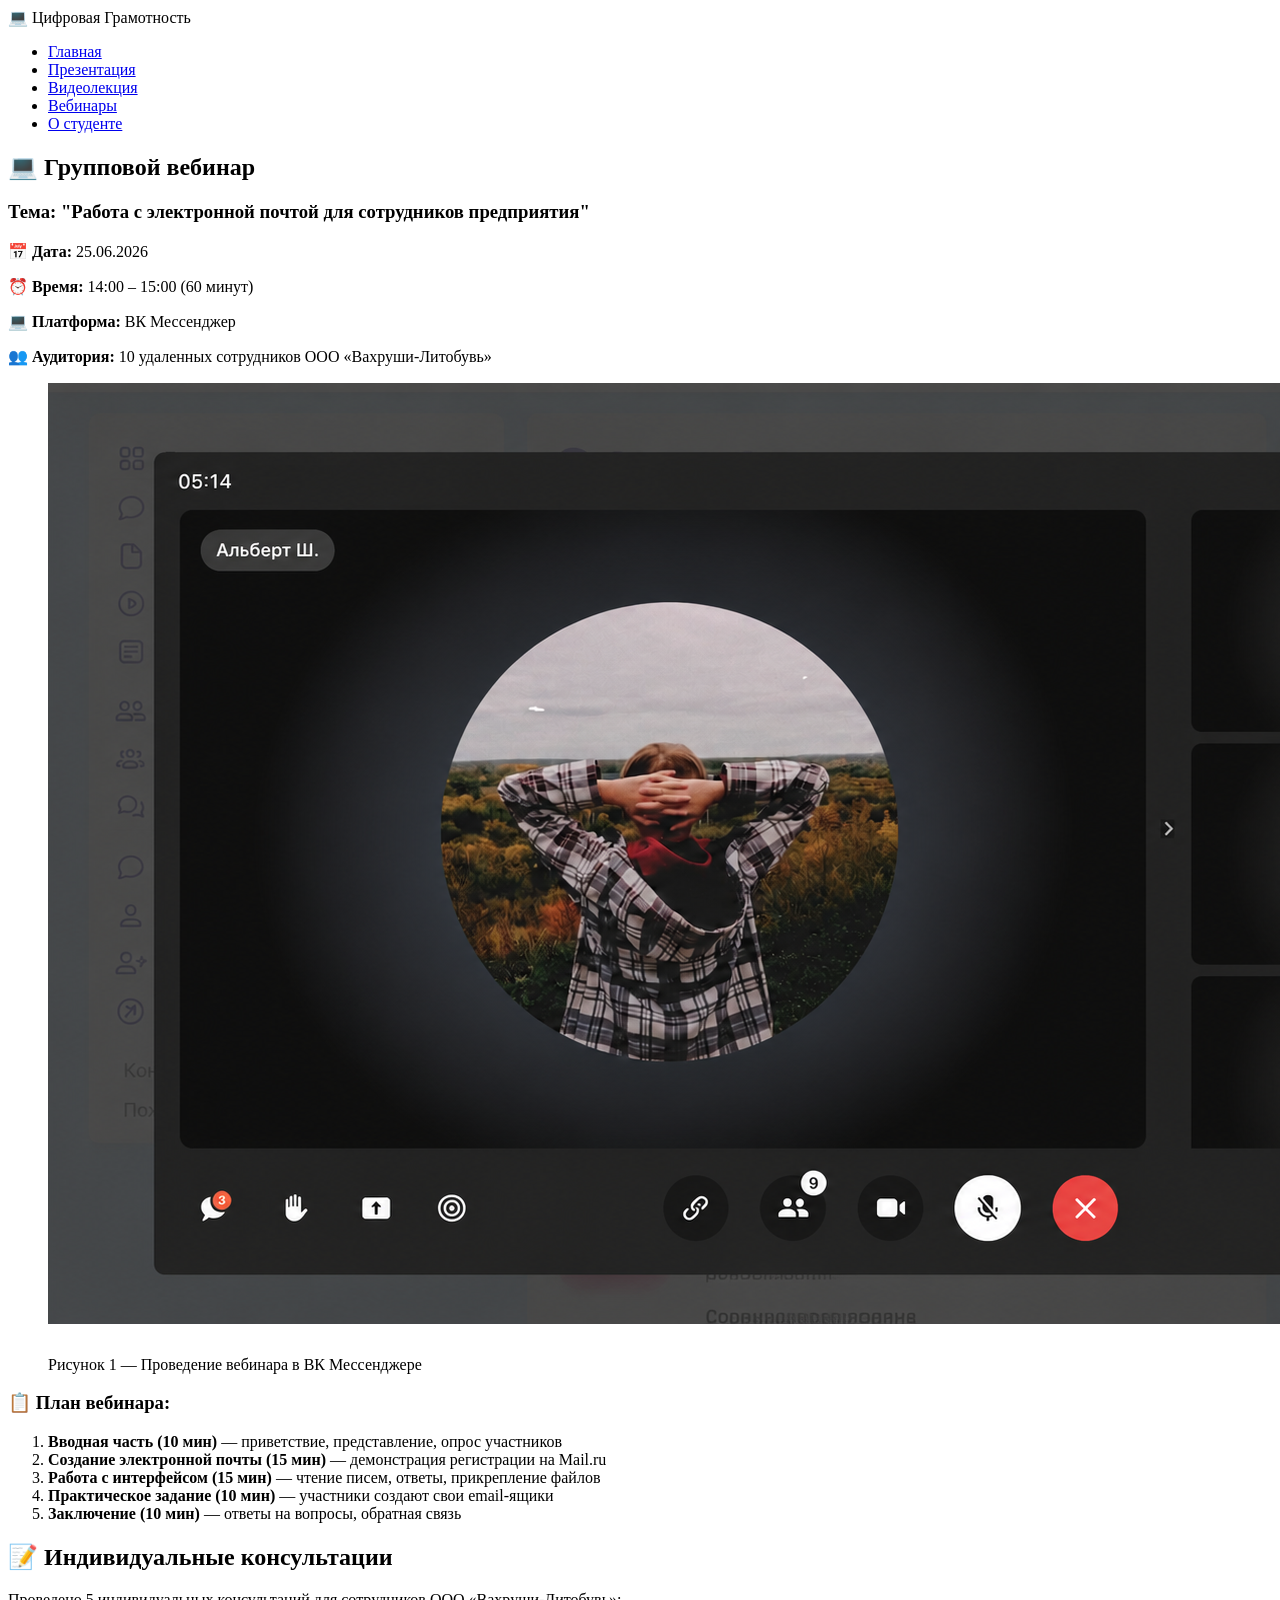
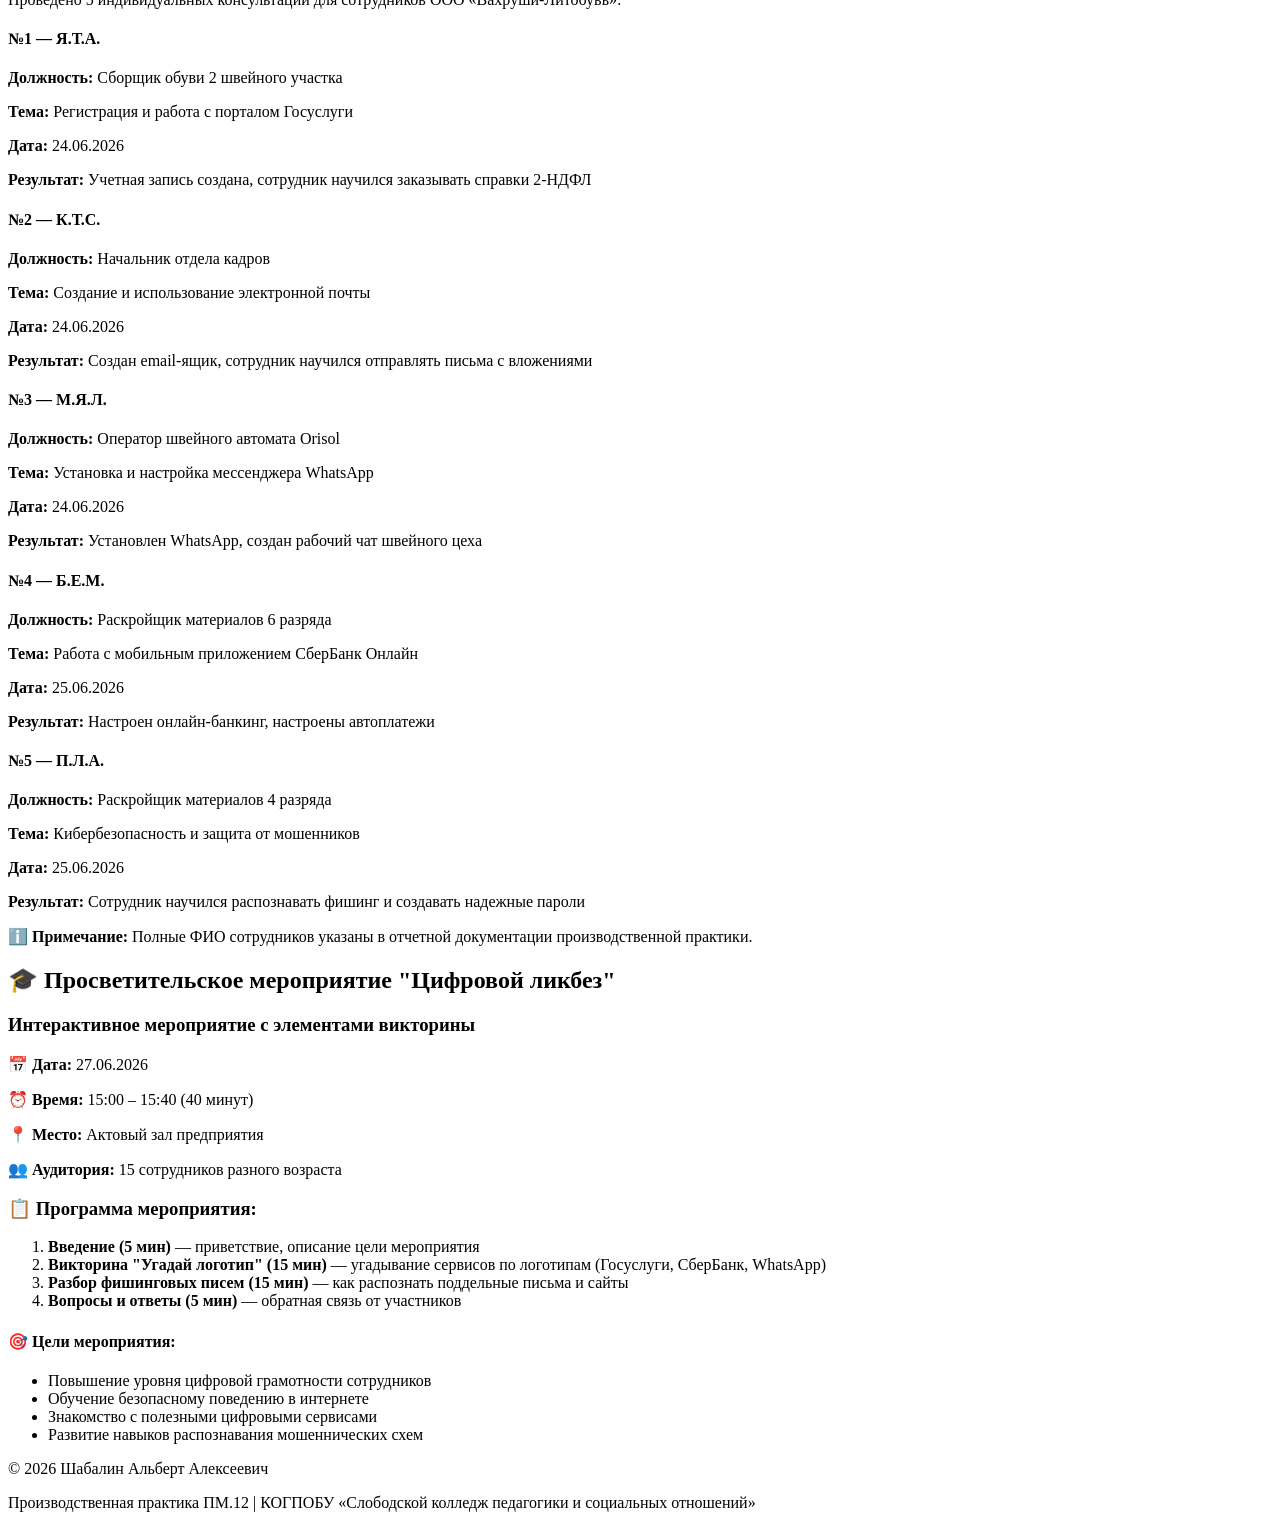
==== webinars.html @ 69bfca47 "Add files via upload" ====
<!DOCTYPE html>
<html lang="ru">
<head>
    <meta charset="UTF-8">
    <meta name="viewport" content="width=device-width, initial-scale=1.0">
    <title>Вебинары - Цифровая грамотность</title>
    <link rel="stylesheet" href="css/style.css">
</head>
<body>
    <nav class="navbar">
        <div class="container">
            <div class="logo">💻 Цифровая Грамотность</div>
            <ul class="nav-links">
                <li><a href="index.html">Главная</a></li>
                <li><a href="presentation.html">Презентация</a></li>
                <li><a href="video.html">Видеолекция</a></li>
                <li><a href="webinars.html" class="active">Вебинары</a></li>
                <li><a href="about.html">О студенте</a></li>
            </ul>
        </div>
    </nav>

    <div class="container">
        <section class="section">
            <h2>💻 Групповой вебинар</h2>
            <div class="webinar-info">
                <h3>Тема: "Работа с электронной почтой для сотрудников предприятия"</h3>
                <div class="webinar-details">
                    <p><strong>📅 Дата:</strong> 25.06.2026</p>
                    <p><strong>⏰ Время:</strong> 14:00 – 15:00 (60 минут)</p>
                    <p><strong>💻 Платформа:</strong> ВК Мессенджер</p>
                    <p><strong>👥 Аудитория:</strong> 10 удаленных сотрудников ООО «Вахруши-Литобувь»</p>
                </div>
            </div>

            <div class="screenshot-gallery">
                <figure>
                    <img src="вебинар.png" alt="Вебинар в ВК Мессенджере">
                    <figcaption>Рисунок 1 — Проведение вебинара в ВК Мессенджере</figcaption>
                </figure>
            </div>

            <div class="webinar-plan">
                <h3>📋 План вебинара:</h3>
                <ol>
                    <li><strong>Вводная часть (10 мин)</strong> — приветствие, представление, опрос участников</li>
                    <li><strong>Создание электронной почты (15 мин)</strong> — демонстрация регистрации на Mail.ru</li>
                    <li><strong>Работа с интерфейсом (15 мин)</strong> — чтение писем, ответы, прикрепление файлов</li>
                    <li><strong>Практическое задание (10 мин)</strong> — участники создают свои email-ящики</li>
                    <li><strong>Заключение (10 мин)</strong> — ответы на вопросы, обратная связь</li>
                </ol>
            </div>
        </section>

        <section class="section">
            <h2>📝 Индивидуальные консультации</h2>
            <p>Проведено 5 индивидуальных консультаций для сотрудников ООО «Вахруши-Литобувь»:</p>
            
            <div class="consultations-list">
                <div class="consultation-item">
                    <h4>№1 — Я.Т.А.</h4>
                    <p><strong>Должность:</strong> Сборщик обуви 2 швейного участка</p>
                    <p><strong>Тема:</strong> Регистрация и работа с порталом Госуслуги</p>
                    <p><strong>Дата:</strong> 24.06.2026</p>
                    <p><strong>Результат:</strong> Учетная запись создана, сотрудник научился заказывать справки 2-НДФЛ</p>
                </div>
                
                <div class="consultation-item">
                    <h4>№2 — К.Т.С.</h4>
                    <p><strong>Должность:</strong> Начальник отдела кадров</p>
                    <p><strong>Тема:</strong> Создание и использование электронной почты</p>
                    <p><strong>Дата:</strong> 24.06.2026</p>
                    <p><strong>Результат:</strong> Создан email-ящик, сотрудник научился отправлять письма с вложениями</p>
                </div>
                
                <div class="consultation-item">
                    <h4>№3 — М.Я.Л.</h4>
                    <p><strong>Должность:</strong> Оператор швейного автомата Orisol</p>
                    <p><strong>Тема:</strong> Установка и настройка мессенджера WhatsApp</p>
                    <p><strong>Дата:</strong> 24.06.2026</p>
                    <p><strong>Результат:</strong> Установлен WhatsApp, создан рабочий чат швейного цеха</p>
                </div>
                
                <div class="consultation-item">
                    <h4>№4 — Б.Е.М.</h4>
                    <p><strong>Должность:</strong> Раскройщик материалов 6 разряда</p>
                    <p><strong>Тема:</strong> Работа с мобильным приложением СберБанк Онлайн</p>
                    <p><strong>Дата:</strong> 25.06.2026</p>
                    <p><strong>Результат:</strong> Настроен онлайн-банкинг, настроены автоплатежи</p>
                </div>
                
                <div class="consultation-item">
                    <h4>№5 — П.Л.А.</h4>
                    <p><strong>Должность:</strong> Раскройщик материалов 4 разряда</p>
                    <p><strong>Тема:</strong> Кибербезопасность и защита от мошенников</p>
                    <p><strong>Дата:</strong> 25.06.2026</p>
                    <p><strong>Результат:</strong> Сотрудник научился распознавать фишинг и создавать надежные пароли</p>
                </div>
            </div>

            <div class="info-box">
                <p><strong>ℹ️ Примечание:</strong> Полные ФИО сотрудников указаны в отчетной документации производственной практики.</p>
            </div>
        </section>

        <section class="section">
            <h2>🎓 Просветительское мероприятие "Цифровой ликбез"</h2>
            <div class="webinar-info">
                <h3>Интерактивное мероприятие с элементами викторины</h3>
                <div class="webinar-details">
                    <p><strong>📅 Дата:</strong> 27.06.2026</p>
                    <p><strong>⏰ Время:</strong> 15:00 – 15:40 (40 минут)</p>
                    <p><strong>📍 Место:</strong> Актовый зал предприятия</p>
                    <p><strong>👥 Аудитория:</strong> 15 сотрудников разного возраста</p>
                </div>
            </div>

            <div class="webinar-plan">
                <h3>📋 Программа мероприятия:</h3>
                <ol>
                    <li><strong>Введение (5 мин)</strong> — приветствие, описание цели мероприятия</li>
                    <li><strong>Викторина "Угадай логотип" (15 мин)</strong> — угадывание сервисов по логотипам (Госуслуги, СберБанк, WhatsApp)</li>
                    <li><strong>Разбор фишинговых писем (15 мин)</strong> — как распознать поддельные письма и сайты</li>
                    <li><strong>Вопросы и ответы (5 мин)</strong> — обратная связь от участников</li>
                </ol>
            </div>

            <div class="info-box">
                <h4>🎯 Цели мероприятия:</h4>
                <ul>
                    <li>Повышение уровня цифровой грамотности сотрудников</li>
                    <li>Обучение безопасному поведению в интернете</li>
                    <li>Знакомство с полезными цифровыми сервисами</li>
                    <li>Развитие навыков распознавания мошеннических схем</li>
                </ul>
            </div>
        </section>
    </div>

    <footer>
        <div class="container">
            <p>© 2026 Шабалин Альберт Алексеевич</p>
            <p>Производственная практика ПМ.12 | КОГПОБУ «Слободской колледж педагогики и социальных отношений»</p>
        </div>
    </footer>
</body>
</html>
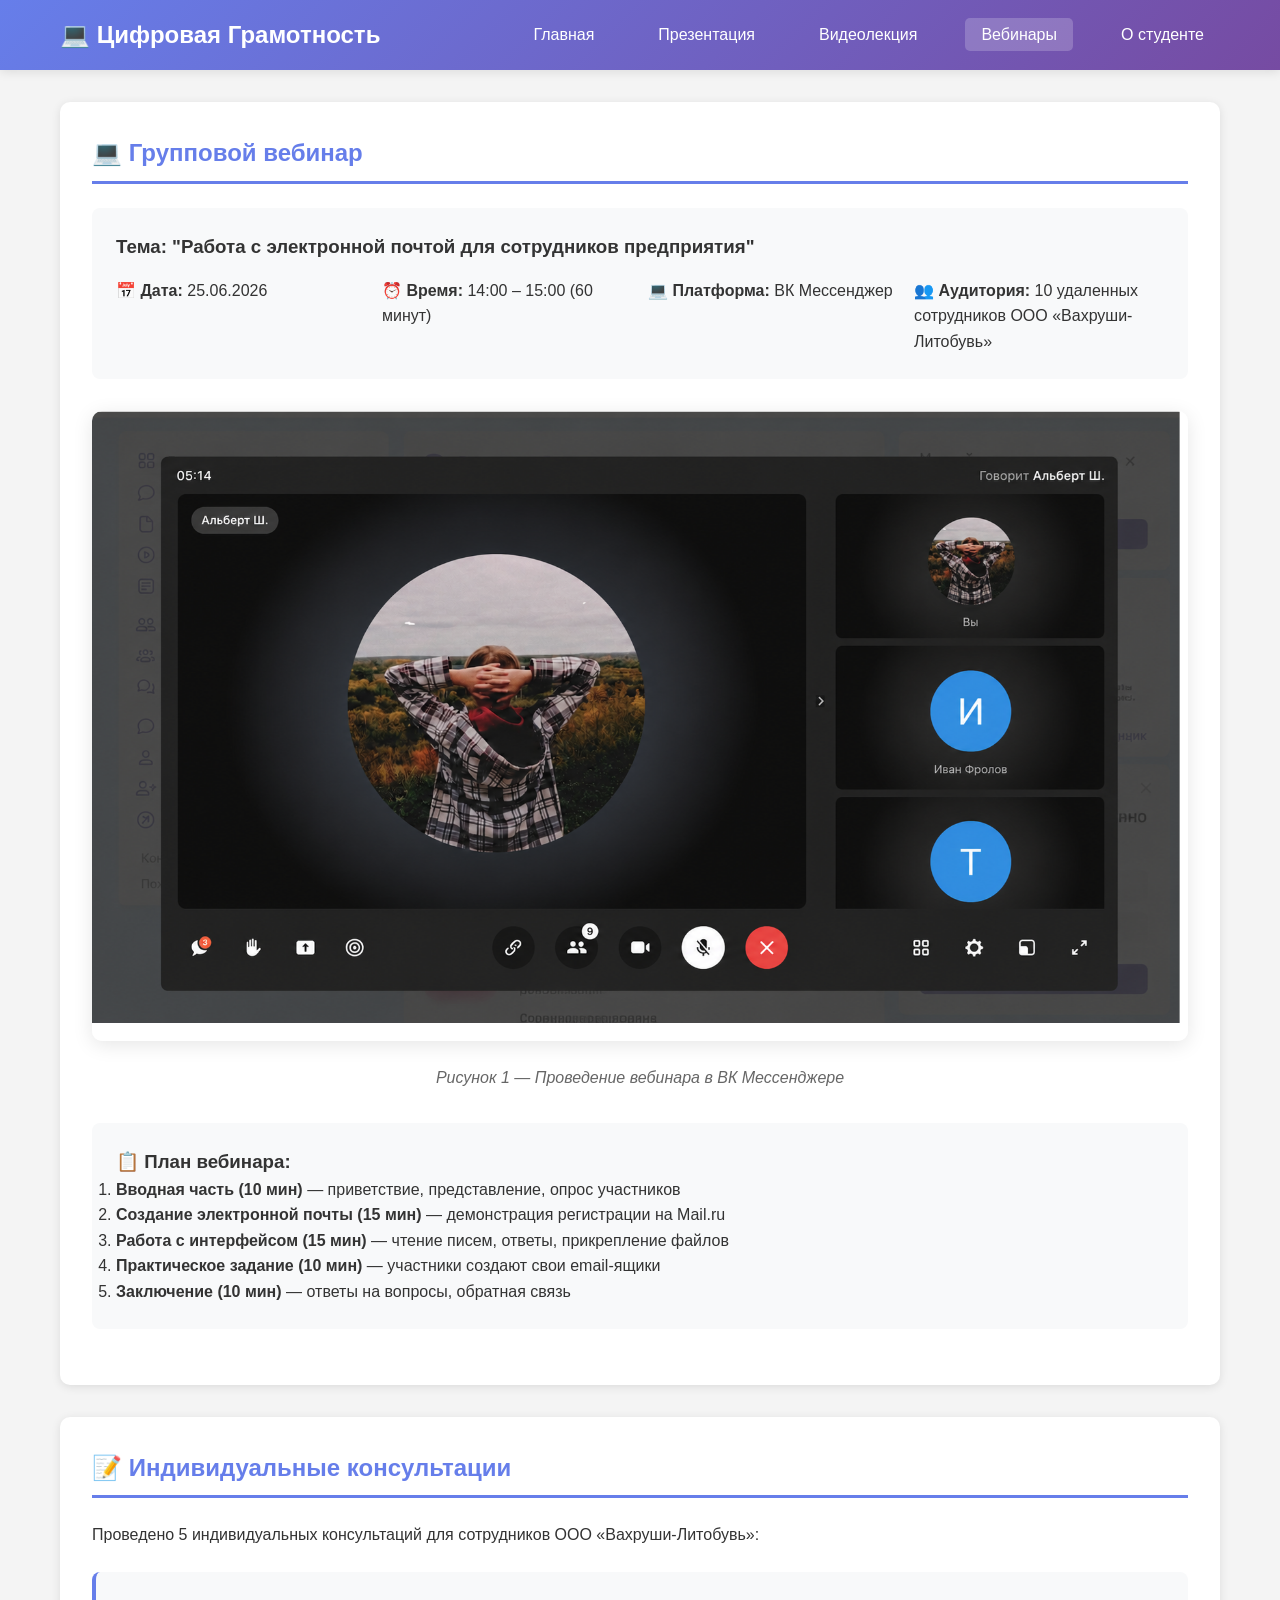
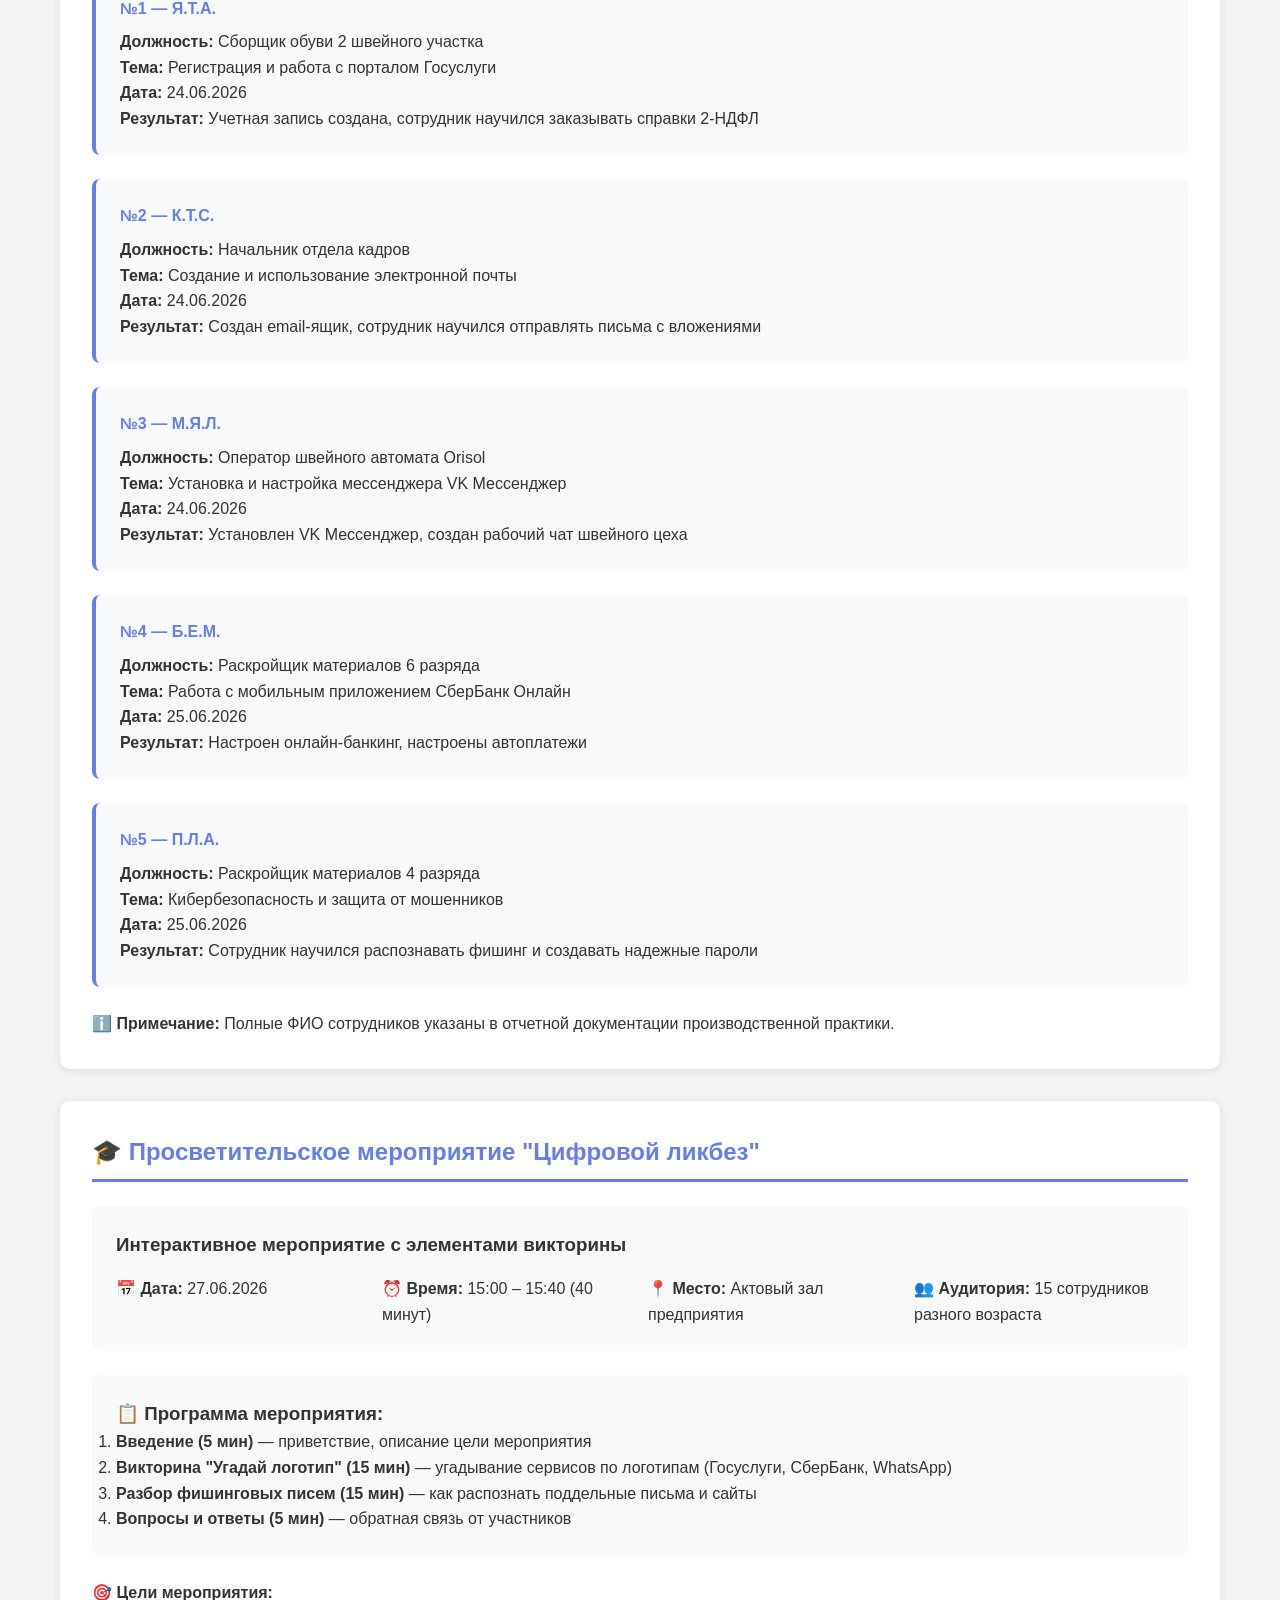
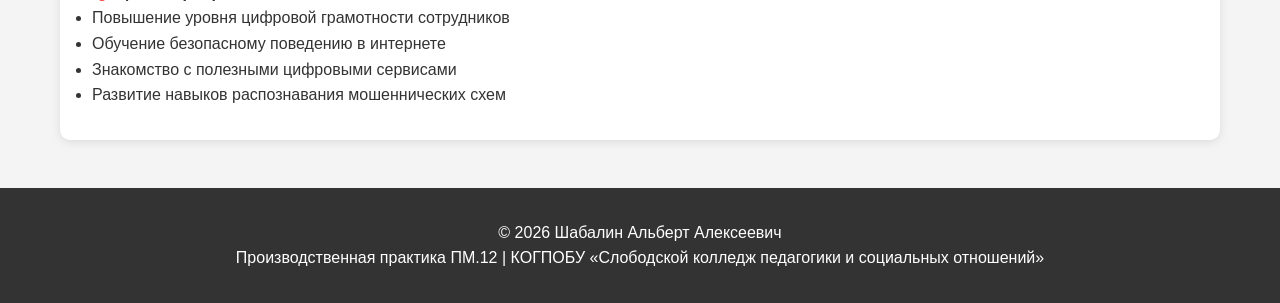
==== commit a3c4eecb: "Update webinars.html" ====
--- a/webinars.html
+++ b/webinars.html
@@ -76,9 +76,9 @@
                 <div class="consultation-item">
                     <h4>№3 — М.Я.Л.</h4>
                     <p><strong>Должность:</strong> Оператор швейного автомата Orisol</p>
-                    <p><strong>Тема:</strong> Установка и настройка мессенджера WhatsApp</p>
+                    <p><strong>Тема:</strong> Установка и настройка мессенджера VK Мессенджер</p>
                     <p><strong>Дата:</strong> 24.06.2026</p>
-                    <p><strong>Результат:</strong> Установлен WhatsApp, создан рабочий чат швейного цеха</p>
+                    <p><strong>Результат:</strong> Установлен VK Мессенджер, создан рабочий чат швейного цеха</p>
                 </div>
                 
                 <div class="consultation-item">
@@ -144,4 +144,4 @@
         </div>
     </footer>
 </body>
-</html>+</html>
--- a/css/style.css
+++ b/css/style.css
@@ -0,0 +1,404 @@
+* {
+    margin: 0;
+    padding: 0;
+    box-sizing: border-box;
+}
+
+body {
+    font-family: 'Segoe UI', Tahoma, Geneva, Verdana, sans-serif;
+    line-height: 1.6;
+    color: #333;
+    background: #f4f4f4;
+}
+
+.container {
+    max-width: 1200px;
+    margin: 0 auto;
+    padding: 0 20px;
+}
+
+/* Navigation */
+.navbar {
+    background: linear-gradient(135deg, #667eea 0%, #764ba2 100%);
+    color: white;
+    padding: 1rem 0;
+    box-shadow: 0 2px 10px rgba(0,0,0,0.1);
+}
+
+.navbar .container {
+    display: flex;
+    justify-content: space-between;
+    align-items: center;
+}
+
+.logo {
+    font-size: 1.5rem;
+    font-weight: bold;
+}
+
+.nav-links {
+    list-style: none;
+    display: flex;
+    gap: 2rem;
+}
+
+.nav-links a {
+    color: white;
+    text-decoration: none;
+    padding: 0.5rem 1rem;
+    border-radius: 5px;
+    transition: background 0.3s;
+}
+
+.nav-links a:hover,
+.nav-links a.active {
+    background: rgba(255,255,255,0.2);
+}
+
+/* Hero Section */
+.hero {
+    background: linear-gradient(135deg, #667eea 0%, #764ba2 100%);
+    color: white;
+    padding: 80px 20px;
+    text-align: center;
+}
+
+.hero h1 {
+    font-size: 2.5rem;
+    margin-bottom: 1rem;
+}
+
+.subtitle {
+    font-size: 1.3rem;
+    margin-bottom: 2rem;
+    opacity: 0.9;
+}
+
+.hero-info {
+    display: flex;
+    justify-content: center;
+    gap: 3rem;
+    margin-bottom: 2rem;
+    flex-wrap: wrap;
+}
+
+.btn-primary {
+    display: inline-block;
+    background: white;
+    color: #667eea;
+    padding: 1rem 2rem;
+    text-decoration: none;
+    border-radius: 50px;
+    font-weight: bold;
+    transition: transform 0.3s;
+}
+
+.btn-primary:hover {
+    transform: translateY(-3px);
+}
+
+/* Sections */
+.section {
+    background: white;
+    margin: 2rem 0;
+    padding: 2rem;
+    border-radius: 10px;
+    box-shadow: 0 2px 10px rgba(0,0,0,0.1);
+}
+
+.section h2 {
+    color: #667eea;
+    margin-bottom: 1.5rem;
+    border-bottom: 3px solid #667eea;
+    padding-bottom: 0.5rem;
+}
+
+.section-desc {
+    font-size: 1.1rem;
+    color: #666;
+    margin-bottom: 1.5rem;
+}
+
+/* Info Grid */
+.info-grid {
+    display: grid;
+    grid-template-columns: repeat(auto-fit, minmax(250px, 1fr));
+    gap: 1.5rem;
+}
+
+.info-card {
+    background: #f8f9fa;
+    padding: 1.5rem;
+    border-radius: 8px;
+    border-left: 4px solid #667eea;
+}
+
+.info-card h3 {
+    color: #764ba2;
+    margin-bottom: 0.5rem;
+}
+
+/* Goals Grid */
+.goals-grid {
+    display: grid;
+    grid-template-columns: repeat(auto-fit, minmax(250px, 1fr));
+    gap: 1.5rem;
+}
+
+.goal-item {
+    text-align: center;
+    padding: 1.5rem;
+    background: #f8f9fa;
+    border-radius: 8px;
+    transition: transform 0.3s;
+}
+
+.goal-item:hover {
+    transform: translateY(-5px);
+}
+
+.goal-icon {
+    font-size: 3rem;
+    margin-bottom: 1rem;
+}
+
+.goal-item h3 {
+    color: #667eea;
+    margin-bottom: 0.5rem;
+}
+
+/* Work List */
+.work-list {
+    list-style: none;
+}
+
+.work-list li {
+    padding: 1rem;
+    margin-bottom: 0.5rem;
+    background: #f8f9fa;
+    border-radius: 5px;
+}
+
+/* Downloads */
+.downloads-grid {
+    display: grid;
+    grid-template-columns: repeat(auto-fit, minmax(250px, 1fr));
+    gap: 1.5rem;
+}
+
+.download-btn {
+    display: flex;
+    align-items: center;
+    gap: 1rem;
+    background: linear-gradient(135deg, #667eea 0%, #764ba2 100%);
+    color: white;
+    padding: 1.5rem;
+    text-decoration: none;
+    border-radius: 8px;
+    transition: transform 0.3s;
+}
+
+.download-btn:hover {
+    transform: translateY(-3px);
+}
+
+.download-btn .icon {
+    font-size: 2.5rem;
+}
+
+.download-btn .text {
+    font-size: 0.9rem;
+}
+
+.download-btn .text small {
+    opacity: 0.8;
+}
+
+/* Video */
+.video-wrapper {
+    position: relative;
+    padding-bottom: 56.25%;
+    height: 0;
+    overflow: hidden;
+    margin: 2rem 0;
+    border-radius: 10px;
+    box-shadow: 0 4px 20px rgba(0,0,0,0.2);
+}
+
+.video-wrapper iframe {
+    position: absolute;
+    top: 0;
+    left: 0;
+    width: 100%;
+    height: 100%;
+}
+
+.video-info,
+.webinar-plan,
+.slides-list {
+    background: #f8f9fa;
+    padding: 1.5rem;
+    border-radius: 8px;
+    margin: 1.5rem 0;
+}
+
+.video-details {
+    display: grid;
+    grid-template-columns: repeat(auto-fit, minmax(200px, 1fr));
+    gap: 1rem;
+    margin-top: 1.5rem;
+}
+
+.detail-item {
+    background: white;
+    padding: 1rem;
+    border-radius: 5px;
+}
+
+/* About */
+.about-grid {
+    display: grid;
+    grid-template-columns: 300px 1fr;
+    gap: 2rem;
+    align-items: start;
+}
+
+.about-photo .photo-placeholder {
+    width: 100%;
+    height: 300px;
+    background: linear-gradient(135deg, #667eea 0%, #764ba2 100%);
+    border-radius: 10px;
+    display: flex;
+    align-items: center;
+    justify-content: center;
+    font-size: 6rem;
+}
+
+.about-info h3 {
+    color: #667eea;
+    margin-bottom: 1rem;
+    font-size: 1.8rem;
+}
+
+.about-info p {
+    margin-bottom: 0.5rem;
+}
+
+.supervisors-grid {
+    display: grid;
+    grid-template-columns: repeat(auto-fit, minmax(300px, 1fr));
+    gap: 1.5rem;
+}
+
+.supervisor-card {
+    background: #f8f9fa;
+    padding: 1.5rem;
+    border-radius: 8px;
+    border-left: 4px solid #667eea;
+}
+
+.supervisor-card h3 {
+    color: #764ba2;
+    margin-bottom: 1rem;
+}
+
+/* Competencies */
+.competencies-list {
+    display: grid;
+    gap: 1rem;
+}
+
+.competency-item {
+    background: #f8f9fa;
+    padding: 1.5rem;
+    border-radius: 8px;
+    border-left: 4px solid #667eea;
+}
+
+.competency-item h4 {
+    color: #667eea;
+    margin-bottom: 0.5rem;
+}
+
+/* Webinars */
+.webinar-info {
+    background: #f8f9fa;
+    padding: 1.5rem;
+    border-radius: 8px;
+    margin-bottom: 1.5rem;
+}
+
+.webinar-details {
+    display: grid;
+    grid-template-columns: repeat(auto-fit, minmax(250px, 1fr));
+    gap: 1rem;
+    margin-top: 1rem;
+}
+
+.screenshot-gallery {
+    margin: 2rem 0;
+}
+
+.screenshot-gallery figure {
+    text-align: center;
+}
+
+.screenshot-gallery img {
+    max-width: 100%;
+    border-radius: 10px;
+    box-shadow: 0 4px 20px rgba(0,0,0,0.1);
+}
+
+.screenshot-gallery figcaption {
+    margin-top: 1rem;
+    color: #666;
+    font-style: italic;
+}
+
+.consultations-list {
+    display: grid;
+    gap: 1.5rem;
+    margin: 1.5rem 0;
+}
+
+.consultation-item {
+    background: #f8f9fa;
+    padding: 1.5rem;
+    border-radius: 8px;
+    border-left: 4px solid #667eea;
+}
+
+.consultation-item h4 {
+    color: #667eea;
+    margin-bottom: 0.5rem;
+}
+
+/* Footer */
+footer {
+    background: #333;
+    color: white;
+    text-align: center;
+    padding: 2rem 0;
+    margin-top: 3rem;
+}
+
+/* Responsive */
+@media (max-width: 768px) {
+    .nav-links {
+        flex-direction: column;
+        gap: 0.5rem;
+    }
+    
+    .hero h1 {
+        font-size: 1.8rem;
+    }
+    
+    .about-grid {
+        grid-template-columns: 1fr;
+    }
+    
+    .hero-info {
+        flex-direction: column;
+        gap: 1rem;
+    }
+}
